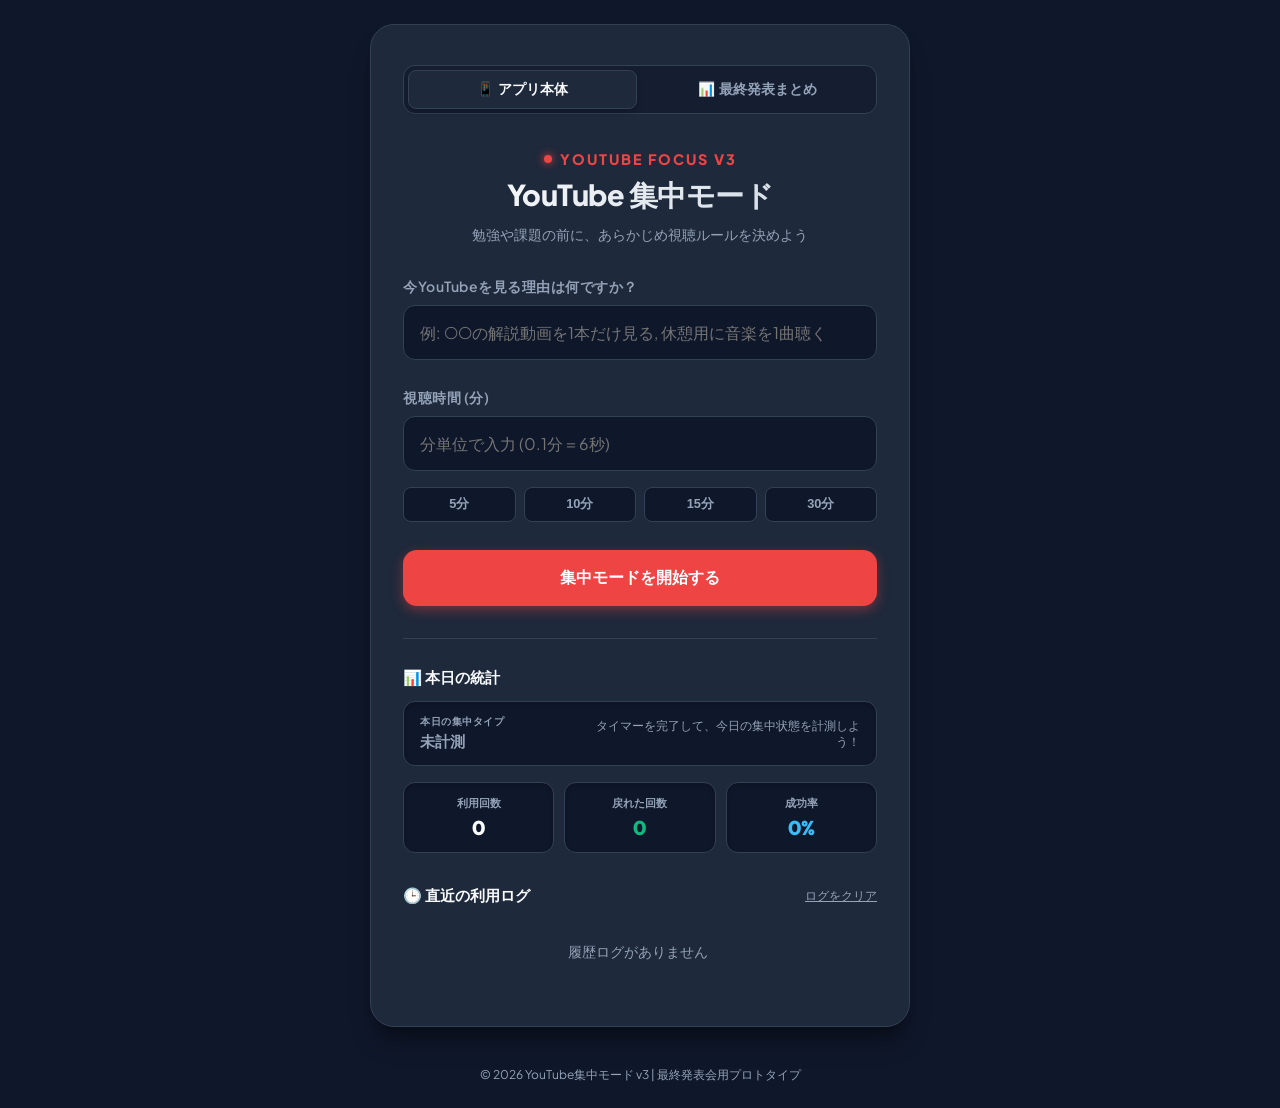
==== lectures/lecture7/youtube-focus/index.html @ 9389c857 "feat(lecture7): YouTube集中モードv3の実装と発表資料READMEの作成" ====
<!DOCTYPE html>
<html lang="ja">
<head>
    <meta charset="UTF-8">
    <meta name="viewport" content="width=device-width, initial-scale=1.0">
    <title>YouTube集中モード v3 | 最終発表会プロトタイプ</title>
    <!-- Google Fontsの導入: Outfit と Plus Jakarta Sans -->
    <link rel="preconnect" href="https://fonts.googleapis.com">
    <link rel="preconnect" href="https://fonts.gstatic.com" crossorigin>
    <link href="https://fonts.googleapis.com/css2?family=Plus+Jakarta+Sans:wght@400;600;800&family=Outfit:wght@400;700;900&display=swap" rel="stylesheet">
    <style>
        /* デザインシステム・共通変数 */
        :root {
            --bg-color: #0f172a;        /* スレートダークな背景 */
            --card-bg: #1e293b;         /* やや明るいカード背景 */
            --accent-color: #ef4444;    /* YouTubeを連想させるレッド */
            --accent-glow: rgba(239, 68, 68, 0.4);
            --text-primary: #f8fafc;     /* メインテキスト（白） */
            --text-secondary: #94a3b8;   /* サブテキスト（グレー） */
            --success-color: #10b981;    /* グリーン */
            --border-color: #334155;
            --font-sans: 'Plus Jakarta Sans', 'Segoe UI', Roboto, sans-serif;
            --font-timer: 'Outfit', sans-serif;
        }

        * {
            box-sizing: border-box;
            margin: 0;
            padding: 0;
        }

        body {
            background-color: var(--bg-color);
            color: var(--text-primary);
            font-family: var(--font-sans);
            min-height: 100vh;
            display: flex;
            flex-direction: column;
            align-items: center;
            justify-content: center;
            padding: 1.5rem;
            overflow-x: hidden;
        }

        /* アプリ全体のコンテナ */
        .app-container {
            width: 100%;
            max-width: 540px;           /* 540pxに拡張し、表示バランスを維持 */
            background: var(--card-bg);
            border: 1px solid var(--border-color);
            border-radius: 24px;
            padding: 2.5rem 2rem;
            box-shadow: 0 20px 25px -5px rgba(0, 0, 0, 0.3), 0 10px 10px -5px rgba(0, 0, 0, 0.2);
            transition: all 0.5s cubic-bezier(0.4, 0, 0.2, 1);
            position: relative;
        }

        /* アプリヘッダー */
        header {
            text-align: center;
            margin-bottom: 2rem;
        }

        .logo {
            display: inline-flex;
            align-items: center;
            gap: 8px;
            font-size: 0.9rem;
            font-weight: 800;
            text-transform: uppercase;
            letter-spacing: 2px;
            color: var(--accent-color);
            margin-bottom: 0.5rem;
        }

        .logo-dot {
            width: 8px;
            height: 8px;
            background-color: var(--accent-color);
            border-radius: 50%;
            box-shadow: 0 0 8px var(--accent-color);
        }

        h1 {
            font-size: 1.8rem;
            font-weight: 800;
            letter-spacing: -0.5px;
            background: linear-gradient(135deg, #fff 0%, #cbd5e1 100%);
            -webkit-background-clip: text;
            -webkit-text-fill-color: transparent;
        }

        .subtitle {
            font-size: 0.875rem;
            color: var(--text-secondary);
            margin-top: 0.5rem;
        }

        /* タブメニュー */
        .tab-container {
            display: flex;
            gap: 6px;
            margin-bottom: 2rem;
            background: rgba(15, 23, 42, 0.6);
            padding: 4px;
            border-radius: 12px;
            border: 1px solid var(--border-color);
        }

        .tab-btn {
            flex: 1;
            padding: 0.6rem;
            border: 1px solid transparent;
            border-radius: 8px;
            background: transparent;
            color: var(--text-secondary);
            font-size: 0.85rem;
            font-weight: 700;
            cursor: pointer;
            transition: all 0.2s ease;
            display: flex;
            align-items: center;
            justify-content: center;
            gap: 6px;
        }

        .tab-btn:hover {
            color: var(--text-primary);
        }

        .tab-btn.active {
            background-color: var(--card-bg);
            color: var(--text-primary);
            border-color: var(--border-color);
            box-shadow: 0 4px 6px -1px rgba(0, 0, 0, 0.2);
        }

        /* フォームグループ */
        .form-group {
            margin-bottom: 1.75rem;
            display: flex;
            flex-direction: column;
            gap: 0.5rem;
        }

        label {
            font-size: 0.875rem;
            font-weight: 600;
            color: var(--text-secondary);
            letter-spacing: 0.5px;
        }

        input[type="text"],
        input[type="number"] {
            width: 100%;
            background-color: #0f172a;
            border: 1.5px solid var(--border-color);
            border-radius: 12px;
            padding: 1rem;
            color: var(--text-primary);
            font-family: var(--font-sans);
            font-size: 1rem;
            transition: all 0.3s;
        }

        input[type="text"]:focus,
        input[type="number"]:focus {
            outline: none;
            border-color: var(--accent-color);
            box-shadow: 0 0 0 3px var(--accent-glow);
        }

        /* クイック選択時間ボタン */
        .quick-time-presets {
            display: grid;
            grid-template-columns: repeat(4, 1fr);
            gap: 8px;
            margin-top: 0.5rem;
        }

        .preset-btn {
            background-color: #0f172a;
            border: 1px solid var(--border-color);
            border-radius: 8px;
            padding: 0.5rem;
            color: var(--text-secondary);
            font-size: 0.8rem;
            font-weight: 600;
            cursor: pointer;
            transition: all 0.2s;
        }

        .preset-btn:hover {
            color: var(--text-primary);
            border-color: var(--text-secondary);
        }

        .preset-btn.active {
            background-color: var(--accent-color);
            color: #fff;
            border-color: var(--accent-color);
            box-shadow: 0 0 10px var(--accent-glow);
        }

        /* アクションボタン */
        .btn {
            width: 100%;
            background-color: var(--accent-color);
            color: #fff;
            border: none;
            border-radius: 14px;
            padding: 1.1rem;
            font-size: 1rem;
            font-weight: 700;
            cursor: pointer;
            transition: all 0.3s cubic-bezier(0.4, 0, 0.2, 1);
            display: flex;
            align-items: center;
            justify-content: center;
            gap: 8px;
            box-shadow: 0 4px 12px var(--accent-glow);
        }

        .btn:hover {
            transform: translateY(-2px);
            box-shadow: 0 6px 20px var(--accent-glow);
            filter: brightness(1.1);
        }

        .btn:active {
            transform: translateY(0);
        }

        .btn-secondary {
            background-color: transparent;
            border: 1.5px solid var(--border-color);
            color: var(--text-secondary);
            box-shadow: none;
        }

        .btn-secondary:hover {
            background-color: rgba(255, 255, 255, 0.05);
            border-color: var(--text-secondary);
            color: var(--text-primary);
            box-shadow: none;
        }

        /* カウントダウン表示画面 (初期非表示) */
        .timer-screen {
            display: none;
            text-align: center;
            animation: fadeIn 0.4s ease-out forwards;
        }

        .timer-reason-box {
            background-color: #0f172a;
            border-left: 4px solid var(--accent-color);
            padding: 1rem;
            border-radius: 8px;
            text-align: left;
            margin-bottom: 2rem;
        }

        .timer-reason-label {
            font-size: 0.75rem;
            color: var(--text-secondary);
            text-transform: uppercase;
            letter-spacing: 1px;
            margin-bottom: 4px;
        }

        .timer-reason-text {
            font-size: 1rem;
            font-weight: 600;
            color: var(--text-primary);
            word-break: break-all;
        }

        /* タイマーの数値 */
        .timer-display {
            font-family: var(--font-timer);
            font-size: 5.5rem;
            font-weight: 900;
            line-height: 1;
            margin: 2rem 0;
            letter-spacing: -2px;
            background: linear-gradient(180deg, #ffffff 0%, #cbd5e1 100%);
            -webkit-background-clip: text;
            -webkit-text-fill-color: transparent;
            text-shadow: 0 4px 20px rgba(255, 255, 255, 0.05);
        }

        /* タイマーコントロール */
        .control-buttons {
            display: flex;
            gap: 12px;
            margin-top: 2rem;
        }

        /* 終了（Time's up）画面 */
        .finish-screen {
            display: none;
            text-align: center;
            animation: pulse-alert 2s infinite ease-in-out, fadeIn 0.5s ease-out forwards;
        }

        .finish-icon {
            font-size: 4rem;
            margin-bottom: 1rem;
            display: inline-block;
            animation: bounce 1s infinite alternate;
        }

        .finish-title {
            font-size: 2rem;
            font-weight: 800;
            color: var(--accent-color);
            margin-bottom: 1rem;
            text-shadow: 0 0 10px var(--accent-glow);
        }

        .finish-message {
            color: var(--text-secondary);
            font-size: 1rem;
            line-height: 1.6;
            margin-bottom: 2rem;
        }

        .reason-review {
            background: rgba(239, 68, 68, 0.1);
            border: 1px dashed var(--accent-color);
            border-radius: 12px;
            padding: 1rem;
            margin-bottom: 2rem;
            text-align: center;
        }

        .reason-review p {
            font-size: 0.9rem;
            color: var(--text-secondary);
            margin-bottom: 4px;
        }

        .reason-review strong {
            font-size: 1.1rem;
            color: var(--text-primary);
            word-break: break-all;
        }

        /* 振り返りフィードバックエリア */
        .feedback-box {
            background: rgba(255, 255, 255, 0.02);
            border: 1px solid var(--border-color);
            border-radius: 16px;
            padding: 1.5rem;
            margin-bottom: 2rem;
        }

        .feedback-buttons {
            display: flex;
            gap: 12px;
        }

        /* 統計 & ログスタイル */
        .logs-section {
            margin-top: 2rem;
            border-top: 1px solid var(--border-color);
            padding-top: 1.75rem;
        }

        .stats-grid {
            display: grid;
            grid-template-columns: repeat(3, 1fr);
            gap: 10px;
            margin-bottom: 1rem;
        }

        .stat-card {
            background-color: #0f172a;
            border: 1px solid var(--border-color);
            border-radius: 12px;
            padding: 0.75rem;
            text-align: center;
            box-shadow: inset 0 2px 4px rgba(0, 0, 0, 0.2);
        }

        .stat-label {
            font-size: 0.7rem;
            color: var(--text-secondary);
            font-weight: 600;
        }

        .stat-val {
            font-size: 1.25rem;
            font-weight: 800;
            color: var(--text-primary);
            margin-top: 4px;
            font-family: var(--font-timer);
        }

        .log-item {
            background-color: #0f172a;
            border: 1px solid var(--border-color);
            border-radius: 12px;
            padding: 0.75rem 1rem;
            display: flex;
            justify-content: space-between;
            align-items: center;
            margin-bottom: 8px;
            transition: border-color 0.2s, background-color 0.2s;
        }

        .log-item:hover {
            border-color: #475569;
            background-color: #131d35;
        }

        .log-info {
            display: flex;
            flex-direction: column;
            gap: 4px;
            min-width: 0;
            flex-grow: 1;
            padding-right: 12px;
        }

        .log-meta {
            display: flex;
            align-items: center;
            gap: 8px;
        }

        .log-date {
            font-size: 0.7rem;
            color: var(--text-secondary);
            font-family: var(--font-timer);
        }

        .log-duration {
            font-size: 0.75rem;
            font-weight: 700;
            color: #38bdf8;
            background: rgba(56, 189, 248, 0.1);
            padding: 1px 6px;
            border-radius: 4px;
            font-family: var(--font-timer);
        }

        .log-reason {
            font-size: 0.85rem;
            color: var(--text-primary);
            overflow: hidden;
            text-overflow: ellipsis;
            white-space: nowrap;
        }

        .log-ai-advice {
            font-size: 0.72rem;
            color: #38bdf8;
            margin-top: 4px;
            border-top: 1px dashed rgba(255, 255, 255, 0.05);
            padding-top: 4px;
            display: flex;
            align-items: center;
            gap: 4px;
        }

        .log-action {
            display: flex;
            align-items: center;
            gap: 12px;
            flex-shrink: 0;
        }

        .delete-single-btn {
            background: transparent;
            border: none;
            color: var(--text-secondary);
            font-size: 1.25rem;
            cursor: pointer;
            display: flex;
            align-items: center;
            justify-content: center;
            width: 24px;
            height: 24px;
            border-radius: 50%;
            transition: all 0.2s;
            line-height: 1;
        }

        .delete-single-btn:hover {
            background-color: rgba(239, 68, 68, 0.15);
            color: var(--accent-color);
        }

        #logsList {
            max-height: 240px;
            overflow-y: auto;
            padding-right: 4px;
        }

        /* スクロールバーのカスタマイズ */
        #logsList::-webkit-scrollbar {
            width: 6px;
        }
        #logsList::-webkit-scrollbar-track {
            background: #0f172a;
            border-radius: 4px;
        }
        #logsList::-webkit-scrollbar-thumb {
            background: var(--border-color);
            border-radius: 4px;
        }
        #logsList::-webkit-scrollbar-thumb:hover {
            background: var(--text-secondary);
        }

        /* 発表用まとめスライドセクションのスタイル */
        .presentation-container {
            animation: fadeIn 0.4s ease-out forwards;
        }

        .pres-card {
            background: rgba(255, 255, 255, 0.02);
            border: 1px solid var(--border-color);
            border-radius: 16px;
            padding: 1.5rem;
            margin-bottom: 1.5rem;
        }

        .pres-title {
            font-size: 1.1rem;
            font-weight: 800;
            color: #38bdf8;
            margin-bottom: 1rem;
            display: flex;
            align-items: center;
            gap: 8px;
            border-bottom: 1.5px solid var(--border-color);
            padding-bottom: 0.5rem;
        }

        .pres-list {
            list-style: none;
            display: flex;
            flex-direction: column;
            gap: 10px;
        }

        .pres-list li {
            font-size: 0.85rem;
            line-height: 1.5;
            color: var(--text-primary);
            position: relative;
            padding-left: 20px;
        }

        .pres-list li::before {
            content: "✦";
            position: absolute;
            left: 0;
            color: var(--accent-color);
            font-weight: 900;
        }

        /* フッター */
        footer {
            margin-top: 2.5rem;
            text-align: center;
            font-size: 0.75rem;
            color: var(--text-secondary);
        }

        footer a {
            color: var(--text-secondary);
            text-decoration: underline;
            transition: color 0.2s;
        }

        footer a:hover {
            color: var(--text-primary);
        }

        /* アニメーション定義 */
        @keyframes fadeIn {
            from { opacity: 0; transform: translateY(10px); }
            to { opacity: 1; transform: translateY(0); }
        }

        @keyframes bounce {
            from { transform: translateY(0); }
            to { transform: translateY(-10px); }
        }

        @keyframes pulse-alert {
            0%, 100% { box-shadow: 0 20px 25px -5px rgba(0, 0, 0, 0.3), 0 0 0 0 rgba(239, 68, 68, 0.2); }
            50% { box-shadow: 0 20px 25px -5px rgba(0, 0, 0, 0.3), 0 0 25px 5px rgba(239, 68, 68, 0.3); border-color: rgba(239, 68, 68, 0.5); }
        }

        .danger-timer {
            animation: text-danger 1s infinite alternate;
        }

        @keyframes text-danger {
            from { filter: drop-shadow(0 0 2px rgba(239, 68, 68, 0.2)); }
            to { filter: drop-shadow(0 0 12px rgba(239, 68, 68, 0.8)); color: #ff8a8a; }
        }
    </style>
</head>
<body>

    <div class="app-container" id="appCard">
        
        <!-- 上部ナビゲーションタブ (タイマー稼働中以外に表示) -->
        <div class="tab-container" id="navigationTabs">
            <button class="tab-btn active" id="tabAppBtn" onclick="switchTab('app')">
                📱 アプリ本体
            </button>
            <button class="tab-btn" id="tabPresBtn" onclick="switchTab('presentation')">
                📊 最終発表まとめ
            </button>
        </div>

        <!-- ========================================================
             A. アプリ画面
             ======================================================== -->
        <div id="appView">
            
            <!-- 1. 入力設定画面 -->
            <div id="setupScreen">
                <header>
                    <div class="logo">
                        <span class="logo-dot"></span>
                        YouTube Focus v3
                    </div>
                    <h1>YouTube 集中モード</h1>
                    <p class="subtitle">勉強や課題の前に、あらかじめ視聴ルールを決めよう</p>
                </header>

                <!-- 🤖 AIふりかえりフィードバックエリア (直近タイマー終了後に表示) -->
                <div id="aiFeedbackBox" style="display: none; background: linear-gradient(135deg, rgba(56, 189, 248, 0.08) 0%, rgba(16, 185, 129, 0.08) 100%); border: 1.5px solid var(--border-color); border-radius: 16px; padding: 1.25rem; margin-bottom: 2rem; animation: fadeIn 0.4s ease-out forwards;">
                    <div style="display: flex; align-items: center; justify-content: space-between; margin-bottom: 0.6rem;">
                        <div style="display: flex; align-items: center; gap: 8px;">
                            <span style="font-size: 1.25rem;">🤖</span>
                            <h3 style="font-size: 0.9rem; font-weight: 800; color: #38bdf8;">AIアドバイザーの振り返り</h3>
                        </div>
                        <button onclick="closeAiFeedback()" style="background: transparent; border: none; color: var(--text-secondary); cursor: pointer; font-size: 1rem; line-height: 1;">×</button>
                    </div>
                    <p id="aiFeedbackText" style="font-size: 0.82rem; line-height: 1.6; color: var(--text-primary);">---</p>
                </div>

                <form id="focusForm" onsubmit="startFocusTimer(event)">
                    <!-- 理由入力 -->
                    <div class="form-group">
                        <label for="watchReason">今YouTubeを見る理由は何ですか？</label>
                        <input type="text" id="watchReason" placeholder="例: ○○の解説動画を1本だけ見る, 休憩用に音楽を1曲聴く" required autocomplete="off">
                    </div>

                    <!-- 時間設定 -->
                    <div class="form-group">
                        <label for="watchDuration">視聴時間 (分)</label>
                        <input type="number" id="watchDuration" min="0.1" max="180" step="0.1" placeholder="分単位で入力 (0.1分＝6秒)" required>
                        <!-- クイックプリセット -->
                        <div class="quick-time-presets">
                            <button type="button" class="preset-btn" onclick="setPreset(5)">5分</button>
                            <button type="button" class="preset-btn" onclick="setPreset(10)">10分</button>
                            <button type="button" class="preset-btn" onclick="setPreset(15)">15分</button>
                            <button type="button" class="preset-btn" onclick="setPreset(30)">30分</button>
                        </div>
                    </div>

                    <!-- スタートボタン -->
                    <button type="submit" class="btn" style="margin-top: 1rem;">
                        集中モードを開始する
                    </button>
                </form>

                <!-- 📊 統計と 🕒 履歴ログセクション -->
                <div class="logs-section">
                    
                    <!-- 統計パネル -->
                    <div class="stats-container" style="margin-bottom: 2rem;">
                        <h3 style="font-size: 0.95rem; font-weight: 700; color: var(--text-primary); margin-bottom: 0.75rem; display: flex; align-items: center; gap: 8px;">
                            📊 本日の統計
                        </h3>

                        <!-- 診断された集中タイプカード -->
                        <div id="focusTypeCard" style="background-color: #0f172a; border: 1px solid var(--border-color); border-radius: 12px; padding: 0.75rem 1rem; margin-bottom: 1rem; display: flex; align-items: center; justify-content: space-between; box-shadow: inset 0 2px 4px rgba(0, 0, 0, 0.2);">
                            <div>
                                <div style="font-size: 0.65rem; color: var(--text-secondary); font-weight: 600; text-transform: uppercase; letter-spacing: 0.5px;">本日の集中タイプ</div>
                                <div id="focusTypeVal" style="font-size: 0.95rem; font-weight: 800; color: var(--text-primary); margin-top: 2px;">未計測</div>
                            </div>
                            <div id="focusTypeDesc" style="font-size: 0.72rem; color: var(--text-secondary); text-align: right; max-width: 60%; line-height: 1.35;">
                                タイマーを終了して今日のタイプを診断しよう！
                            </div>
                        </div>

                        <div class="stats-grid">
                            <div class="stat-card">
                                <div class="stat-label">利用回数</div>
                                <div id="statTotal" class="stat-val">0</div>
                            </div>
                            <div class="stat-card">
                                <div class="stat-label">戻れた回数</div>
                                <div id="statSuccess" class="stat-val" style="color: var(--success-color);">0</div>
                            </div>
                            <div class="stat-card">
                                <div class="stat-label">成功率</div>
                                <div id="statRate" class="stat-val" style="color: #38bdf8;">0%</div>
                            </div>
                        </div>
                    </div>

                    <!-- 履歴ログ一覧 -->
                    <div class="history-container">
                        <div style="display: flex; justify-content: space-between; align-items: center; margin-bottom: 0.75rem;">
                            <h3 style="font-size: 0.95rem; font-weight: 700; color: var(--text-primary); display: flex; align-items: center; gap: 8px;">
                                🕒 直近の利用ログ
                            </h3>
                            <button id="clearLogsBtn" onclick="clearAllLogs()" style="background: transparent; border: none; color: var(--text-secondary); font-size: 0.75rem; cursor: pointer; text-decoration: underline; transition: color 0.2s;">
                                ログをクリア
                            </button>
                        </div>
                        <div id="logsList">
                            <!-- JavaScriptで動的に生成 -->
                        </div>
                    </div>
                </div>
            </div>

            <!-- 2. タイマー画面 -->
            <div id="timerScreen" class="timer-screen">
                <header>
                    <div class="logo">
                        <span class="logo-dot" style="animation: bounce 1s infinite alternate;"></span>
                        Focusing
                    </div>
                    <h1>タイマー作動中</h1>
                </header>

                <!-- 理由の常時表示（自己抑制効果） -->
                <div class="timer-reason-box">
                    <div class="timer-reason-label">あなたの約束</div>
                    <div class="timer-reason-text" id="activeReason">---</div>
                </div>

                <!-- 時間表示 -->
                <div class="timer-display" id="timeRemaining">00:00</div>

                <!-- 操作ボタン -->
                <div class="control-buttons">
                    <button id="pauseBtn" class="btn btn-secondary" onclick="togglePause()">
                        一時停止
                    </button>
                    <button class="btn btn-secondary" onclick="resetTimer()">
                        あきらめてリセット
                    </button>
                </div>
            </div>

            <!-- 3. タイマー終了画面 -->
            <div id="finishScreen" class="finish-screen">
                <span class="finish-icon">⚠️</span>
                <h2 class="finish-title">そろそろ作業に戻ろう</h2>
                
                <div class="reason-review">
                    <p>当初の視聴理由</p>
                    <strong id="finishedReason">---</strong>
                </div>

                <p class="finish-message">
                    約束の時間になりました。<br>
                    YouTubeのタブを閉じて、本来の作業に戻りましょう！
                </p>

                <!-- 振り返りボタン -->
                <div class="feedback-box">
                    <p style="font-size: 0.95rem; font-weight: 700; margin-bottom: 1rem; color: var(--text-primary);">
                        すぐに作業に戻れましたか？
                    </p>
                    <div class="feedback-buttons">
                        <button class="btn" onclick="logFocusResult(true)" style="background-color: var(--success-color); box-shadow: 0 4px 12px rgba(16, 185, 129, 0.3);">
                            👍 戻れた！ (成功)
                        </button>
                        <button class="btn" onclick="logFocusResult(false)" style="background-color: var(--accent-color); box-shadow: 0 4px 12px rgba(239, 68, 68, 0.3);">
                            👎 戻れなかった (失敗)
                        </button>
                    </div>
                </div>
            </div>
        </div>

        <!-- ========================================================
             B. 最終発表まとめスライド画面
             ======================================================== -->
        <div id="presentationView" class="presentation-container" style="display: none;">
            <header>
                <div class="logo">
                    <span class="logo-dot" style="background-color: #38bdf8; box-shadow: 0 0 8px #38bdf8;"></span>
                    Presentation
                </div>
                <h1>最終発表まとめ</h1>
                <p class="subtitle">YouTube集中モードの設計・進化・未来</p>
            </header>

            <!-- 1. 解決したいバグとターゲット -->
            <div class="pres-card">
                <h3 class="pres-title">🚨 解決したい社会（学生）バグ</h3>
                <ul class="pres-list">
                    <li><strong>バグの内容:</strong> 「勉強や課題をやるつもりだったのに、解説動画を1本見るつもりが、いつの間にかおすすめ動画をループして数時間を浪費するバグ」</li>
                    <li><strong>対象ユーザー:</strong> 課題締切やテスト勉強を控えており、自律的に勉強したいのにスマホやPCのYouTubeの誘惑に勝てない学生</li>
                </ul>
            </div>

            <!-- 2. バージョンごとの進化 -->
            <div class="pres-card">
                <h3 class="pres-title">📈 プロトタイプのステップアップ</h3>
                <ul class="pres-list">
                    <li><strong>v1 (基本タイマー):</strong> 「視聴理由」の宣言とカウントダウンによる警告音。見る目的を意識化させる基礎設計。</li>
                    <li><strong>v2 (ログ保存):</strong> 終了後の「作業に戻れたか？」の振り返り記録。`localStorage` と連携し、今日の成功率や履歴ログを可視化。</li>
                    <li><strong>v3 (AI分析とプレゼン化):</strong> 理由・結果・成功率から最適化された「AI風ふりかえりコメント」の生成、集中状態の「タイプ診断」、および発表資料の統合。</li>
                </ul>
            </div>

            <!-- 3. 今後追加したい機能のロードマップ -->
            <div class="pres-card">
                <h3 class="pres-title">🔮 今後追加したい未来ロードマップ</h3>
                <ul class="pres-list">
                    <li><strong>本物のLLM (Gemini API 等) 連携:</strong> ユーザーとAIが「YouTubeを見すぎた言い訳」について対話し、より柔軟でパーソナライズされた行動変容を促す。</li>
                    <li><strong>ブラウザ拡張機能 (Extension) 連携:</strong> 時間終了時に実際にYouTubeのタブを強制クローズする、物理ブロック機能の実装。</li>
                    <li><strong>友達とのピアプレッシャー共有:</strong> Discordなどのコミュニティに今日の成功率を自動投稿し、友達同士で集中力を監視・高め合う仕組み。</li>
                </ul>
            </div>
        </div>

    </div>

    <footer>
        &copy; 2026 YouTube集中モード v3 | 最終発表会用プロトタイプ
    </footer>

    <script>
        // グローバル変数
        let timerInterval = null;
        let totalSeconds = 0;
        let isPaused = false;
        let audioContext = null;
        let beepInterval = null;

        // タブ切り替え
        function switchTab(tabName) {
            const appView = document.getElementById('appView');
            const presentationView = document.getElementById('presentationView');
            const tabAppBtn = document.getElementById('tabAppBtn');
            const tabPresBtn = document.getElementById('tabPresBtn');
            
            if (tabName === 'app') {
                appView.style.display = 'block';
                presentationView.style.display = 'none';
                tabAppBtn.classList.add('active');
                tabPresBtn.classList.remove('active');
            } else {
                appView.style.display = 'none';
                presentationView.style.display = 'block';
                tabAppBtn.classList.remove('active');
                tabPresBtn.classList.add('active');
            }
        }

        // プリセットボタンの設定
        function setPreset(minutes) {
            document.getElementById('watchDuration').value = minutes;
            
            // アクティブクラスの切り替え
            const presets = document.querySelectorAll('.preset-btn');
            presets.forEach(btn => btn.classList.remove('active'));
            
            // クリックされたボタンをアクティブに
            if (event) {
                event.target.classList.add('active');
            }
        }

        // タイマー開始処理
        function startFocusTimer(e) {
            e.preventDefault();

            const reason = document.getElementById('watchReason').value.trim();
            const minutes = parseFloat(document.getElementById('watchDuration').value);

            if (!reason || isNaN(minutes) || minutes <= 0) return;

            // 表示エレメントに反映
            document.getElementById('activeReason').textContent = reason;
            document.getElementById('finishedReason').textContent = reason;
            
            totalSeconds = Math.round(minutes * 60);
            updateTimerDisplay();

            // 画面切り替え
            document.getElementById('setupScreen').style.display = 'none';
            document.getElementById('timerScreen').style.display = 'block';
            document.getElementById('finishScreen').style.display = 'none';

            // タイマー稼働中はナビゲーションタブを非表示にして集中させる
            document.getElementById('navigationTabs').style.display = 'none';

            // 音声用AudioContextの初期設定
            initAudio();

            // カウントダウン開始
            isPaused = false;
            startInterval();
        }

        // インターバルの開始
        function startInterval() {
            if (timerInterval) clearInterval(timerInterval);
            timerInterval = setInterval(() => {
                if (!isPaused) {
                    totalSeconds--;
                    updateTimerDisplay();

                    if (totalSeconds <= 0) {
                        clearInterval(timerInterval);
                        triggerFinish();
                    }
                }
            }, 1000);
        }

        // タイマー表示の更新
        function updateTimerDisplay() {
            const minutes = Math.floor(totalSeconds / 60);
            const seconds = totalSeconds % 60;
            
            const displayStr = 
                `${String(minutes).padStart(2, '0')}:${String(seconds).padStart(2, '0')}`;
            
            const timerEl = document.getElementById('timeRemaining');
            timerEl.textContent = displayStr;

            // 残り1分(60秒)未満になったら赤く光る警告エフェクトを追加
            if (totalSeconds < 60) {
                timerEl.classList.add('danger-timer');
            } else {
                timerEl.classList.remove('danger-timer');
            }
        }

        // 一時停止・再開のトグル
        function togglePause() {
            isPaused = !isPaused;
            const pauseBtn = document.getElementById('pauseBtn');
            if (isPaused) {
                pauseBtn.textContent = '再開';
                pauseBtn.classList.remove('btn-secondary');
                pauseBtn.style.backgroundColor = 'var(--success-color)';
                pauseBtn.style.color = '#fff';
            } else {
                pauseBtn.textContent = '一時停止';
                pauseBtn.classList.add('btn-secondary');
                pauseBtn.style.backgroundColor = '';
                pauseBtn.style.color = '';
            }
        }

        // 一時非表示用
        function closeAiFeedback() {
            document.getElementById('aiFeedbackBox').style.display = 'none';
        }

        // リセット・初期化
        function resetTimer() {
            clearInterval(timerInterval);
            stopAlarm();
            
            // 状態リセット
            totalSeconds = 0;
            isPaused = false;
            
            // フォームリセット
            document.getElementById('focusForm').reset();
            const presets = document.querySelectorAll('.preset-btn');
            presets.forEach(btn => btn.classList.remove('active'));

            // 一時停止ボタンのテキスト復元
            const pauseBtn = document.getElementById('pauseBtn');
            pauseBtn.textContent = '一時停止';
            pauseBtn.classList.add('btn-secondary');
            pauseBtn.style.backgroundColor = '';
            pauseBtn.style.color = '';

            // タイマー警告色解除
            document.getElementById('timeRemaining').classList.remove('danger-timer');

            // ナビゲーションタブの再表示
            document.getElementById('navigationTabs').style.display = 'flex';

            // 画面切り替え
            document.getElementById('setupScreen').style.display = 'block';
            document.getElementById('timerScreen').style.display = 'none';
            document.getElementById('finishScreen').style.display = 'none';
        }

        // 時間終了時（Time's up）の処理
        function triggerFinish() {
            document.getElementById('timerScreen').style.display = 'none';
            document.getElementById('finishScreen').style.display = 'block';
            
            // アラーム音開始
            playAlarm();
        }

        // Web Audio API の初期化
        function initAudio() {
            try {
                window.AudioContext = window.AudioContext || window.webkitAudioContext;
                audioContext = new AudioContext();
            } catch (e) {
                console.error("Web Audio API に対応していません。");
            }
        }

        // アラーム音の再生
        function playAlarm() {
            if (!audioContext) return;
            
            beepInterval = setInterval(() => {
                playBeepSound();
            }, 1500);
            
            playBeepSound();
        }

        // ビープ音
        function playBeepSound() {
            if (!audioContext || audioContext.state === 'suspended') {
                audioContext.resume();
            }

            try {
                const osc1 = audioContext.createOscillator();
                const gain1 = audioContext.createGain();
                osc1.type = 'sine';
                osc1.frequency.setValueAtTime(880, audioContext.currentTime);
                gain1.gain.setValueAtTime(0.1, audioContext.currentTime);
                gain1.gain.exponentialRampToValueAtTime(0.01, audioContext.currentTime + 0.15);
                osc1.connect(gain1);
                gain1.connect(audioContext.destination);
                osc1.start();
                osc1.stop(audioContext.currentTime + 0.15);

                setTimeout(() => {
                    const osc2 = audioContext.createOscillator();
                    const gain2 = audioContext.createGain();
                    osc2.type = 'sine';
                    osc2.frequency.setValueAtTime(880, audioContext.currentTime);
                    gain2.gain.setValueAtTime(0.1, audioContext.currentTime);
                    gain2.gain.exponentialRampToValueAtTime(0.01, audioContext.currentTime + 0.15);
                    osc2.connect(gain2);
                    gain2.connect(audioContext.destination);
                    osc2.start();
                    osc2.stop(audioContext.currentTime + 0.15);
                }, 180);

            } catch (error) {
                console.error("オーディオ再生エラー:", error);
            }
        }

        // アラーム音の停止
        function stopAlarm() {
            if (beepInterval) {
                clearInterval(beepInterval);
                beepInterval = null;
            }
        }

        /* ==========================================================
           v3 AIふりかえり・診断・ログロジック
           ========================================================== */

        // AI風コメントの生成ロジック (ルールベースでパラメータによる動的変更)
        function generateAIComment(reason, duration, success, todayRate) {
            const lowerReason = reason.toLowerCase();
            const isStudy = /勉強|学習|解説|講座|授業|テスト|本|読書|英単語|プログラミング|コード|実装|課題|宿題|レポート/i.test(lowerReason);
            const isEntertainment = /アニメ|ゲーム|実況|バラエティ|映画|ドラマ|音楽|bgm|曲|歌|歌枠|vtuber|雑談|ダラダラ|暇つぶし/i.test(lowerReason);

            let text = "";

            if (success) {
                if (isStudy) {
                    text = `素晴らしい！学習用の動画をサッと視聴してすぐに勉強に戻れましたね。その自己管理能力は本物です。今日の調子なら、この後の課題もサクサク進むはず！`;
                } else if (isEntertainment) {
                    text = `見事なセルフコントロールです！お気に入りのエンタメ動画でしっかりリフレッシュし、時間通りに作業に戻れました。メリハリのある素晴らしい時間の使い方です。`;
                } else {
                    text = `約束を守って無事作業に戻れましたね！その調子です。少しの休憩が脳を活性化させます。この高い集中力を維持して、作業に取り組みましょう！`;
                }

                if (todayRate >= 80) {
                    text += ` 今日は成功率 ${todayRate}% と絶好調！「超集中状態」をしっかり維持できています。`;
                }
            } else {
                if (isStudy) {
                    text = `勉強のための視聴でしたが、少し長引いてしまったようですね。動画に関連する他の動画に誘惑されていませんか？次回は「1動画だけ」と決めて画面を全画面にするなど、関連動画を遮断するのがおすすめです。`;
                } else if (isEntertainment) {
                    text = `エンタメ動画の魅力に引きずられてしまいましたね。YouTubeのアルゴリズムは強力です！次は「視聴時間を5分短くする」か、タイマーを「0.1分（6秒）」にして自制心のトレーニングから始めてみましょう。`;
                } else {
                    text = `ついついダラダラ見続けてしまったのですね。自分を責める必要はありません！YouTubeは引き止めるプロです。次はブラウザの別タブでタイマーを開くのではなく、YouTubeを見るタブの隣に並べておきましょう。`;
                }

                if (todayRate < 50 && todayRate > 0) {
                    text += ` 今日の成功率が ${todayRate}% と少し下がり気味です。脳が疲れているサインかもしれないので、思い切って15分ほど目を休めるなど、デジタルデトックスの休憩を取りましょう。`;
                }
            }
            return text;
        }

        // 各ログ項目に埋め込む簡易AIアドバイス
        function getShortAIAdvice(reason, success) {
            const lowerReason = reason.toLowerCase();
            const isStudy = /勉強|学習|解説|講座|授業|テスト|本|読書|英単語|プログラミング|コード|実装|課題|宿題|レポート/i.test(lowerReason);

            if (success) {
                return isStudy ? "🎯 学習用のスマートな視聴！素晴らしいです。" : "👌 メリハリのあるリフレッシュ大成功！";
            } else {
                return isStudy ? "⚠️ 勉強動画でも関連動画の誘惑に注意！" : "🛑 おすすめ動画が出たらすぐにタブを閉じよう！";
            }
        }

        // 本日の集中状態からタイプを診断する
        function diagnoseFocusType(todayLogs) {
            if (todayLogs.length === 0) {
                return {
                    type: "未計測",
                    desc: "タイマーを完了して、今日の集中状態を計測しよう！",
                    color: "var(--text-secondary)"
                };
            }

            const total = todayLogs.length;
            const successCount = todayLogs.filter(log => log.success).length;
            const rate = Math.round((successCount / total) * 100);

            if (total >= 3 && rate >= 80) {
                return {
                    type: "🚀 超集中キープ型",
                    desc: "YouTubeの誘惑を完全にコントロールできています。素晴らしい自律性です！",
                    color: "var(--success-color)"
                };
            } else if (total <= 2 && rate === 100) {
                return {
                    type: "✨ 安定スタート型",
                    desc: "必要な分だけYouTubeを利用し、完璧に作業に戻れています。計画的！",
                    color: "#38bdf8"
                };
            } else if (rate >= 50 && rate < 80) {
                return {
                    type: "🔄 リカバリー挑戦型",
                    desc: "誘惑に負けることもありますが、持ち直して戻れています。あと一歩！",
                    color: "#fbbf24"
                };
            } else {
                return {
                    type: "⚠️ 脱線注意型",
                    desc: "動画のダラダラ視聴が続いています。視聴時間を短くして練習しましょう！",
                    color: "var(--accent-color)"
                };
            }
        }

        // 結果の記録とAIアドバイスの表示
        function logFocusResult(success) {
            const reason = document.getElementById('finishedReason').textContent;
            const duration = parseFloat(document.getElementById('watchDuration').value);
            
            const logEntry = {
                id: Date.now().toString(),
                timestamp: new Date().toISOString(),
                reason: reason,
                duration: duration,
                success: success
            };

            let logs = [];
            try {
                const storedLogs = localStorage.getItem('youtube_focus_logs');
                if (storedLogs) {
                    logs = JSON.parse(storedLogs);
                }
            } catch (e) {
                console.error(e);
            }

            logs.push(logEntry);

            try {
                localStorage.setItem('youtube_focus_logs', JSON.stringify(logs));
            } catch (e) {
                console.error(e);
            }

            // 本日の統計を元にAIコメントを作成
            const now = new Date();
            const todayStr = `${now.getFullYear()}-${String(now.getMonth() + 1).padStart(2, '0')}-${String(now.getDate()).padStart(2, '0')}`;
            const todayLogs = logs.filter(log => {
                if (!log.timestamp) return false;
                const d = new Date(log.timestamp);
                const dStr = `${d.getFullYear()}-${String(d.getMonth() + 1).padStart(2, '0')}-${String(d.getDate()).padStart(2, '0')}`;
                return dStr === todayStr;
            });
            const total = todayLogs.length;
            const successCount = todayLogs.filter(log => log.success).length;
            const rate = total > 0 ? Math.round((successCount / total) * 100) : 0;

            // AIフィードバックを表示
            const aiComment = generateAIComment(reason, duration, success, rate);
            document.getElementById('aiFeedbackText').textContent = aiComment;
            document.getElementById('aiFeedbackBox').style.display = 'block';

            // UI更新
            updateStatistics();
            renderLogs();

            // リセット
            resetTimer();
        }

        // 統計情報の更新
        function updateStatistics() {
            let logs = [];
            try {
                const storedLogs = localStorage.getItem('youtube_focus_logs');
                if (storedLogs) {
                    logs = JSON.parse(storedLogs);
                }
            } catch (e) {
                console.error(e);
            }

            const now = new Date();
            const todayStr = `${now.getFullYear()}-${String(now.getMonth() + 1).padStart(2, '0')}-${String(now.getDate()).padStart(2, '0')}`;

            const todayLogs = logs.filter(log => {
                if (!log.timestamp) return false;
                const d = new Date(log.timestamp);
                const dStr = `${d.getFullYear()}-${String(d.getMonth() + 1).padStart(2, '0')}-${String(d.getDate()).padStart(2, '0')}`;
                return dStr === todayStr;
            });

            const total = todayLogs.length;
            const success = todayLogs.filter(log => log.success).length;
            const rate = total > 0 ? Math.round((success / total) * 100) : 0;

            // 統計パネルの更新
            document.getElementById('statTotal').textContent = total;
            document.getElementById('statSuccess').textContent = success;
            document.getElementById('statRate').textContent = `${rate}%`;

            // タイプ診断の更新
            const diagnosis = diagnoseFocusType(todayLogs);
            const focusTypeVal = document.getElementById('focusTypeVal');
            focusTypeVal.textContent = diagnosis.type;
            focusTypeVal.style.color = diagnosis.color;
            document.getElementById('focusTypeDesc').textContent = diagnosis.desc;
        }

        // 履歴ログの表示更新
        function renderLogs() {
            let logs = [];
            try {
                const storedLogs = localStorage.getItem('youtube_focus_logs');
                if (storedLogs) {
                    logs = JSON.parse(storedLogs);
                }
            } catch (e) {
                console.error(e);
            }

            const logsListEl = document.getElementById('logsList');
            logsListEl.innerHTML = '';

            if (logs.length === 0) {
                logsListEl.innerHTML = `<p style="font-size: 0.85rem; color: var(--text-secondary); text-align: center; padding: 1.5rem 0;">履歴ログがありません</p>`;
                return;
            }

            const displayLogs = [...logs].reverse().slice(0, 10);

            displayLogs.forEach(log => {
                const logItem = document.createElement('div');
                logItem.className = 'log-item';

                let dateStr = '不明';
                if (log.timestamp) {
                    const d = new Date(log.timestamp);
                    dateStr = `${String(d.getMonth() + 1).padStart(2, '0')}/${String(d.getDate()).padStart(2, '0')} ${String(d.getHours()).padStart(2, '0')}:${String(d.getMinutes()).padStart(2, '0')}`;
                }

                const resultBadgeText = log.success ? '戻れた' : '戻れず';
                const badgeStyle = log.success
                    ? 'background-color: rgba(16, 185, 129, 0.15); color: var(--success-color); border: 1px solid rgba(16, 185, 129, 0.3);'
                    : 'background-color: rgba(239, 68, 68, 0.15); color: var(--accent-color); border: 1px solid rgba(239, 68, 68, 0.3);';

                logItem.innerHTML = `
                    <div class="log-info">
                        <div class="log-meta">
                            <span class="log-date">${dateStr}</span>
                            <span class="log-duration">${log.duration}分</span>
                        </div>
                        <div class="log-reason" title="${escapeHtml(log.reason)}">理由: ${escapeHtml(log.reason)}</div>
                        <div class="log-ai-advice">
                            <span>🤖</span>
                            <span style="font-style: italic;">${getShortAIAdvice(log.reason, log.success)}</span>
                        </div>
                    </div>
                    <div class="log-action">
                        <span style="font-size: 0.7rem; font-weight: 700; padding: 3px 8px; border-radius: 6px; ${badgeStyle}">${resultBadgeText}</span>
                        <button class="delete-single-btn" onclick="deleteSingleLog('${log.id}')" title="このログを削除">×</button>
                    </div>
                `;
                logsListEl.appendChild(logItem);
            });
        }

        // 個別ログ削除
        function deleteSingleLog(id) {
            if (!confirm('このログを削除してもよろしいですか？')) return;

            let logs = [];
            try {
                const storedLogs = localStorage.getItem('youtube_focus_logs');
                if (storedLogs) {
                    logs = JSON.parse(storedLogs);
                }
            } catch (e) {
                console.error(e);
            }

            const filteredLogs = logs.filter(log => log.id !== id);

            try {
                localStorage.setItem('youtube_focus_logs', JSON.stringify(filteredLogs));
            } catch (e) {
                console.error(e);
            }

            updateStatistics();
            renderLogs();
        }

        // すべてのログをクリア
        function clearAllLogs() {
            if (!confirm('すべてのログを削除してもよろしいですか？\nこの操作は取り消せません。')) return;

            try {
                localStorage.removeItem('youtube_focus_logs');
            } catch (e) {
                console.error(e);
            }

            // AIフィードバック表示も閉じる
            closeAiFeedback();

            updateStatistics();
            renderLogs();
        }

        // HTMLエスケープ
        function escapeHtml(str) {
            if (!str) return '';
            return str
                .replace(/&/g, '&amp;')
                .replace(/</g, '&lt;')
                .replace(/>/g, '&gt;')
                .replace(/"/g, '&quot;')
                .replace(/'/g, '&#039;');
        }

        // ページロード時の初期設定
        window.addEventListener('DOMContentLoaded', () => {
            updateStatistics();
            renderLogs();
        });
    </script>
</body>
</html>
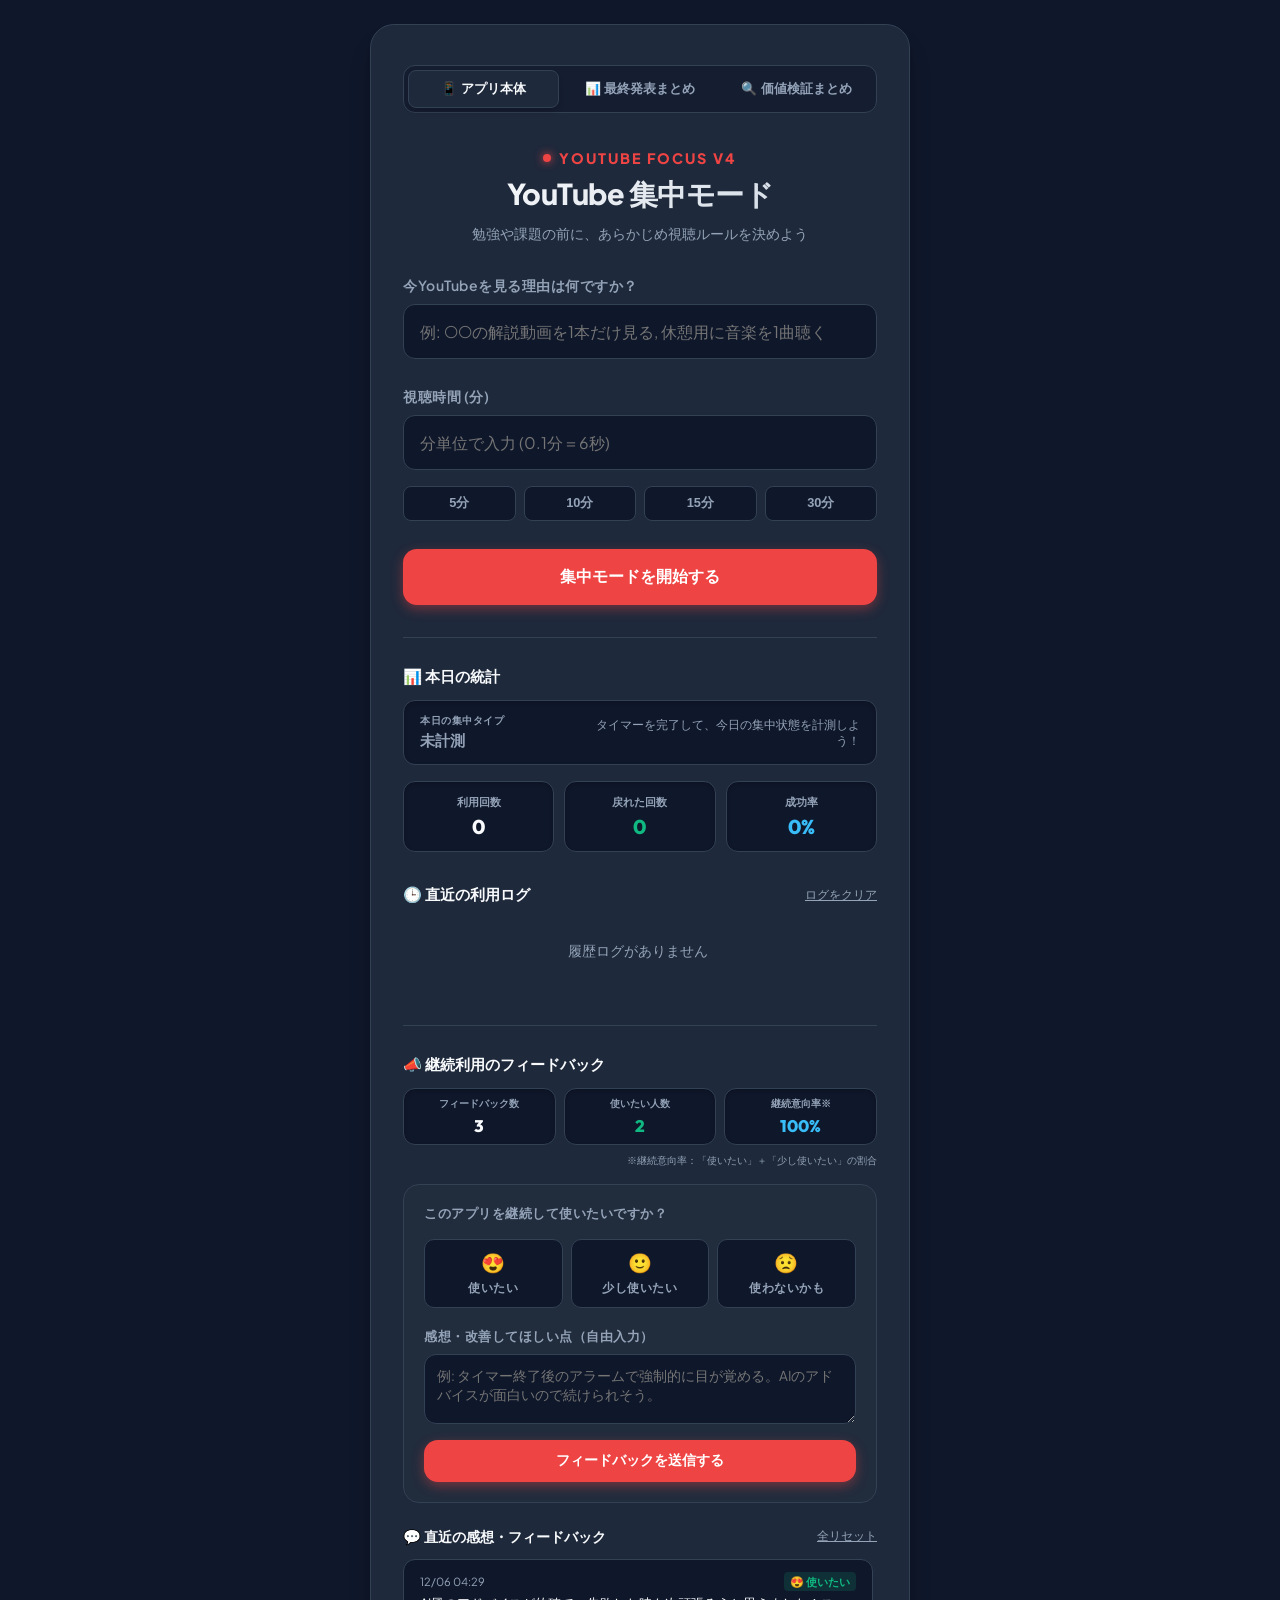
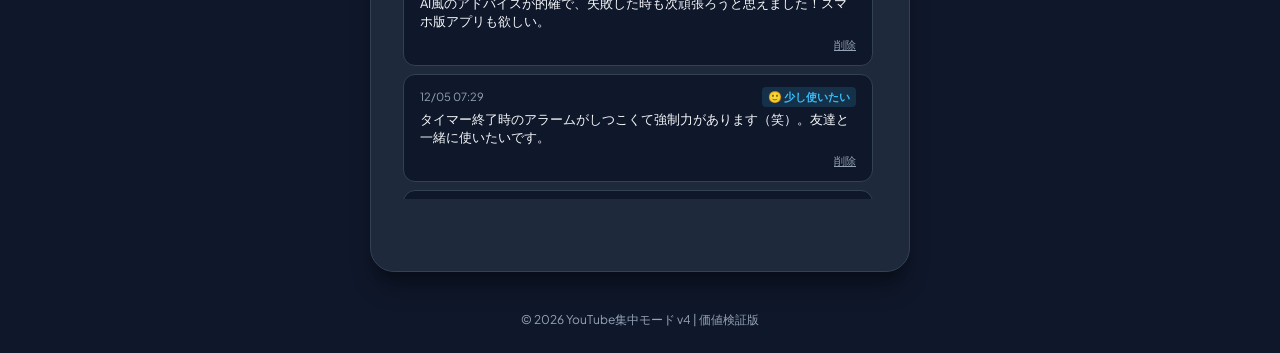
==== commit 18c2a70c: "feat: Vercel\u516c\u958b\u7528\u306blecture7\u3092v4(\u4fa1\u5024\u691c\u8a3c\u7248)\u306e\u5185\u5b" ====
--- a/lectures/lecture7/youtube-focus/index.html
+++ b/lectures/lecture7/youtube-focus/index.html
@@ -3,7 +3,7 @@
 <head>
     <meta charset="UTF-8">
     <meta name="viewport" content="width=device-width, initial-scale=1.0">
-    <title>YouTube集中モード v3 | 最終発表会プロトタイプ</title>
+    <title>YouTube集中モード v4 | 価値検証版</title>
     <!-- Google Fontsの導入: Outfit と Plus Jakarta Sans -->
     <link rel="preconnect" href="https://fonts.googleapis.com">
     <link rel="preconnect" href="https://fonts.gstatic.com" crossorigin>
@@ -109,19 +109,19 @@
 
         .tab-btn {
             flex: 1;
-            padding: 0.6rem;
+            padding: 0.6rem 0.2rem;
             border: 1px solid transparent;
             border-radius: 8px;
             background: transparent;
             color: var(--text-secondary);
-            font-size: 0.85rem;
+            font-size: 0.8rem;
             font-weight: 700;
             cursor: pointer;
             transition: all 0.2s ease;
             display: flex;
             align-items: center;
             justify-content: center;
-            gap: 6px;
+            gap: 4px;
         }
 
         .tab-btn:hover {
@@ -354,11 +354,69 @@
             border-radius: 16px;
             padding: 1.5rem;
             margin-bottom: 2rem;
+            transition: all 0.3s;
         }
 
         .feedback-buttons {
             display: flex;
             gap: 12px;
+        }
+
+        /* オシャレなフィードバック選択ボタン */
+        .feedback-options {
+            display: grid;
+            grid-template-columns: repeat(3, 1fr);
+            gap: 8px;
+            margin-top: 0.5rem;
+        }
+
+        .option-label {
+            display: block;
+            cursor: pointer;
+            text-align: center;
+        }
+
+        .option-label input[type="radio"] {
+            display: none;
+        }
+
+        .opt-btn {
+            padding: 0.6rem 0.2rem;
+            border: 1.5px solid var(--border-color);
+            border-radius: 10px;
+            font-size: 0.78rem;
+            font-weight: 700;
+            color: var(--text-secondary);
+            background-color: #0f172a;
+            transition: all 0.2s;
+            display: flex;
+            flex-direction: column;
+            align-items: center;
+            gap: 4px;
+        }
+
+        .opt-btn:hover {
+            border-color: var(--text-secondary);
+            color: var(--text-primary);
+        }
+
+        .option-label input[type="radio"]:checked + .opt-btn {
+            border-color: #38bdf8;
+            background-color: rgba(56, 189, 248, 0.1);
+            color: var(--text-primary);
+            box-shadow: 0 0 8px rgba(56, 189, 248, 0.2);
+        }
+
+        .option-label input[type="radio"][value="want"]:checked + .opt-btn {
+            border-color: var(--success-color);
+            background-color: rgba(16, 185, 129, 0.1);
+            box-shadow: 0 0 8px rgba(16, 185, 129, 0.2);
+        }
+
+        .option-label input[type="radio"][value="not_really"]:checked + .opt-btn {
+            border-color: var(--accent-color);
+            background-color: rgba(239, 68, 68, 0.1);
+            box-shadow: 0 0 8px rgba(239, 68, 68, 0.2);
         }
 
         /* 統計 & ログスタイル */
@@ -493,30 +551,31 @@
             color: var(--accent-color);
         }
 
-        #logsList {
+        #logsList, #feedbackList {
             max-height: 240px;
             overflow-y: auto;
             padding-right: 4px;
         }
 
         /* スクロールバーのカスタマイズ */
-        #logsList::-webkit-scrollbar {
+        #logsList::-webkit-scrollbar, #feedbackList::-webkit-scrollbar {
             width: 6px;
         }
-        #logsList::-webkit-scrollbar-track {
+        #logsList::-webkit-scrollbar-track, #feedbackList::-webkit-scrollbar-track {
             background: #0f172a;
             border-radius: 4px;
         }
-        #logsList::-webkit-scrollbar-thumb {
+        #logsList::-webkit-scrollbar-thumb, #feedbackList::-webkit-scrollbar-thumb {
             background: var(--border-color);
             border-radius: 4px;
         }
-        #logsList::-webkit-scrollbar-thumb:hover {
+        #logsList::-webkit-scrollbar-thumb:hover, #feedbackList::-webkit-scrollbar-thumb:hover {
             background: var(--text-secondary);
         }
 
         /* 発表用まとめスライドセクションのスタイル */
         .presentation-container {
+            display: none;
             animation: fadeIn 0.4s ease-out forwards;
         }
 
@@ -605,6 +664,48 @@
             from { filter: drop-shadow(0 0 2px rgba(239, 68, 68, 0.2)); }
             to { filter: drop-shadow(0 0 12px rgba(239, 68, 68, 0.8)); color: #ff8a8a; }
         }
+
+        /* 感想吹き出し表示 */
+        .comment-bubble {
+            background-color: #0f172a;
+            border: 1px solid var(--border-color);
+            border-radius: 12px;
+            padding: 0.75rem 1rem;
+            margin-bottom: 8px;
+            font-size: 0.82rem;
+            line-height: 1.4;
+        }
+        
+        .comment-bubble-meta {
+            display: flex;
+            justify-content: space-between;
+            align-items: center;
+            margin-bottom: 4px;
+            font-size: 0.7rem;
+            color: var(--text-secondary);
+        }
+
+        .rating-badge {
+            font-weight: 700;
+            padding: 2px 6px;
+            border-radius: 4px;
+            font-size: 0.7rem;
+        }
+
+        .rating-want {
+            background-color: rgba(16, 185, 129, 0.15);
+            color: var(--success-color);
+        }
+
+        .rating-somewhat {
+            background-color: rgba(56, 189, 248, 0.15);
+            color: #38bdf8;
+        }
+
+        .rating-not_really {
+            background-color: rgba(239, 68, 68, 0.15);
+            color: var(--accent-color);
+        }
     </style>
 </head>
 <body>
@@ -619,6 +720,9 @@
             <button class="tab-btn" id="tabPresBtn" onclick="switchTab('presentation')">
                 📊 最終発表まとめ
             </button>
+            <button class="tab-btn" id="tabValBtn" onclick="switchTab('validation')">
+                🔍 価値検証まとめ
+            </button>
         </div>
 
         <!-- ========================================================
@@ -629,9 +733,9 @@
             <!-- 1. 入力設定画面 -->
             <div id="setupScreen">
                 <header>
-                    <div class="logo">
+                     <div class="logo">
                         <span class="logo-dot"></span>
-                        YouTube Focus v3
+                        YouTube Focus v4
                     </div>
                     <h1>YouTube 集中モード</h1>
                     <p class="subtitle">勉強や課題の前に、あらかじめ視聴ルールを決めよう</p>
@@ -712,7 +816,7 @@
                     </div>
 
                     <!-- 履歴ログ一覧 -->
-                    <div class="history-container">
+                    <div class="history-container" style="margin-bottom: 2.5rem;">
                         <div style="display: flex; justify-content: space-between; align-items: center; margin-bottom: 0.75rem;">
                             <h3 style="font-size: 0.95rem; font-weight: 700; color: var(--text-primary); display: flex; align-items: center; gap: 8px;">
                                 🕒 直近の利用ログ
@@ -725,6 +829,82 @@
                             <!-- JavaScriptで動的に生成 -->
                         </div>
                     </div>
+
+                    <!-- 📣 継続意向フィードバック入力（常時表示用） -->
+                    <div class="feedback-input-container" style="border-top: 1px solid var(--border-color); padding-top: 1.75rem; margin-bottom: 2rem;">
+                        <h3 style="font-size: 0.95rem; font-weight: 700; color: var(--text-primary); margin-bottom: 0.75rem; display: flex; align-items: center; gap: 8px;">
+                            📣 継続利用のフィードバック
+                        </h3>
+                        
+                        <!-- 簡易フィードバック統計 -->
+                        <div class="stats-grid" style="grid-template-columns: repeat(3, 1fr); margin-bottom: 1rem; gap: 8px;">
+                            <div class="stat-card" style="padding: 0.5rem;">
+                                <div class="stat-label" style="font-size: 0.6rem;">フィードバック数</div>
+                                <div id="fbTotalStat" class="stat-val" style="font-size: 1.05rem;">0</div>
+                            </div>
+                            <div class="stat-card" style="padding: 0.5rem;">
+                                <div class="stat-label" style="font-size: 0.6rem;">使いたい人数</div>
+                                <div id="fbWantStat" class="stat-val" style="font-size: 1.05rem; color: var(--success-color);">0</div>
+                            </div>
+                            <div class="stat-card" style="padding: 0.5rem;">
+                                <div class="stat-label" style="font-size: 0.6rem;">継続意向率※</div>
+                                <div id="fbRateStat" class="stat-val" style="font-size: 1.05rem; color: #38bdf8;">0%</div>
+                            </div>
+                        </div>
+                        <p style="font-size: 0.65rem; color: var(--text-secondary); margin-top: -0.5rem; margin-bottom: 1rem; text-align: right;">※継続意向率：「使いたい」＋「少し使いたい」の割合</p>
+
+                        <div class="pres-card" style="background: rgba(255, 255, 255, 0.01); padding: 1.25rem; margin-bottom: 1.5rem; border-color: var(--border-color);">
+                            <form id="feedbackForm" onsubmit="submitFeedback(event, 'main')">
+                                <div class="form-group" style="margin-bottom: 1.25rem;">
+                                    <label style="font-size: 0.8rem;">このアプリを継続して使いたいですか？</label>
+                                    <div class="feedback-options">
+                                        <label class="option-label">
+                                            <input type="radio" name="rating" value="want" required>
+                                            <div class="opt-btn">
+                                                <span style="font-size: 1.2rem;">😍</span>
+                                                <span>使いたい</span>
+                                            </div>
+                                        </label>
+                                        <label class="option-label">
+                                            <input type="radio" name="rating" value="somewhat">
+                                            <div class="opt-btn">
+                                                <span style="font-size: 1.2rem;">🙂</span>
+                                                <span>少し使いたい</span>
+                                            </div>
+                                        </label>
+                                        <label class="option-label">
+                                            <input type="radio" name="rating" value="not_really">
+                                            <div class="opt-btn">
+                                                <span style="font-size: 1.2rem;">😟</span>
+                                                <span>使わないかも</span>
+                                            </div>
+                                        </label>
+                                    </div>
+                                </div>
+                                <div class="form-group" style="margin-bottom: 1rem;">
+                                    <label for="feedbackComment" style="font-size: 0.8rem;">感想・改善してほしい点（自由入力）</label>
+                                    <textarea id="feedbackComment" placeholder="例: タイマー終了後のアラームで強制的に目が覚める。AIのアドバイスが面白いので続けられそう。" style="width: 100%; min-height: 70px; background-color: #0f172a; border: 1.5px solid var(--border-color); border-radius: 12px; padding: 0.75rem; color: var(--text-primary); font-family: var(--font-sans); font-size: 0.85rem; resize: vertical; transition: all 0.3s;"></textarea>
+                                </div>
+                                <button type="submit" class="btn" style="padding: 0.75rem; font-size: 0.85rem;">フィードバックを送信する</button>
+                            </form>
+                        </div>
+
+                        <!-- 履歴フィードバック一覧 -->
+                        <div class="history-container">
+                            <div style="display: flex; justify-content: space-between; align-items: center; margin-bottom: 0.75rem;">
+                                <h3 style="font-size: 0.9rem; font-weight: 700; color: var(--text-primary); display: flex; align-items: center; gap: 6px;">
+                                    💬 直近の感想・フィードバック
+                                </h3>
+                                <button onclick="clearAllFeedbacks()" style="background: transparent; border: none; color: var(--text-secondary); font-size: 0.75rem; cursor: pointer; text-decoration: underline; transition: color 0.2s;">
+                                    全リセット
+                                </button>
+                            </div>
+                            <div id="feedbackList">
+                                <!-- JavaScriptで動的に生成 -->
+                            </div>
+                        </div>
+
+                    </div>
                 </div>
             </div>
 
@@ -773,27 +953,70 @@
                     YouTubeのタブを閉じて、本来の作業に戻りましょう！
                 </p>
 
-                <!-- 振り返りボタン -->
-                <div class="feedback-box">
+                <!-- ステップ1：作業に戻れたか？ -->
+                <div class="feedback-box" id="step1FeedbackBox">
                     <p style="font-size: 0.95rem; font-weight: 700; margin-bottom: 1rem; color: var(--text-primary);">
                         すぐに作業に戻れましたか？
                     </p>
                     <div class="feedback-buttons">
-                        <button class="btn" onclick="logFocusResult(true)" style="background-color: var(--success-color); box-shadow: 0 4px 12px rgba(16, 185, 129, 0.3);">
+                        <button class="btn" onclick="logFocusResultAndNext(true)" style="background-color: var(--success-color); box-shadow: 0 4px 12px rgba(16, 185, 129, 0.3);">
                             👍 戻れた！ (成功)
                         </button>
-                        <button class="btn" onclick="logFocusResult(false)" style="background-color: var(--accent-color); box-shadow: 0 4px 12px rgba(239, 68, 68, 0.3);">
+                        <button class="btn" onclick="logFocusResultAndNext(false)" style="background-color: var(--accent-color); box-shadow: 0 4px 12px rgba(239, 68, 68, 0.3);">
                             👎 戻れなかった (失敗)
                         </button>
                     </div>
                 </div>
+
+                <!-- ステップ2：継続利用意向フィードバックフォーム (ステップ1終了後に切り替え) -->
+                <div class="feedback-box" id="step2FeedbackBox" style="display: none;">
+                    <p style="font-size: 0.95rem; font-weight: 700; margin-bottom: 0.5rem; color: var(--text-primary);">
+                        このアプリを継続して使いたいですか？
+                    </p>
+                    <p style="font-size: 0.75rem; color: var(--text-secondary); margin-bottom: 1rem;">
+                        よろしければ価値検証へのご協力をお願いします
+                    </p>
+                    <form id="timerFeedbackForm" onsubmit="submitFeedback(event, 'timer')">
+                        <div class="feedback-options" style="margin-bottom: 1.25rem;">
+                            <label class="option-label">
+                                <input type="radio" name="ratingTimer" value="want" required>
+                                <div class="opt-btn">
+                                    <span style="font-size: 1.2rem;">😍</span>
+                                    <span>使いたい</span>
+                                </div>
+                            </label>
+                            <label class="option-label">
+                                <input type="radio" name="ratingTimer" value="somewhat">
+                                <div class="opt-btn">
+                                    <span style="font-size: 1.2rem;">🙂</span>
+                                    <span>少し使いたい</span>
+                                </div>
+                            </label>
+                            <label class="option-label">
+                                <input type="radio" name="ratingTimer" value="not_really">
+                                <div class="opt-btn">
+                                    <span style="font-size: 1.2rem;">😟</span>
+                                    <span>使わないかも</span>
+                                </div>
+                            </label>
+                        </div>
+                        <div class="form-group" style="text-align: left; margin-bottom: 1.25rem;">
+                            <label for="timerFeedbackComment" style="font-size: 0.8rem; color: var(--text-secondary);">感想・改善案（自由入力）</label>
+                            <textarea id="timerFeedbackComment" placeholder="例: タイマー終了画面からすぐにフィードバックができるのが良い。" style="width: 100%; min-height: 60px; background-color: #0f172a; border: 1.5px solid var(--border-color); border-radius: 12px; padding: 0.5rem 0.75rem; color: var(--text-primary); font-family: var(--font-sans); font-size: 0.8rem; resize: vertical; margin-top: 0.25rem;"></textarea>
+                        </div>
+                        <div style="display: flex; gap: 8px;">
+                            <button type="button" class="btn btn-secondary" onclick="resetTimer()" style="flex: 1; padding: 0.75rem; font-size: 0.85rem;">スキップ</button>
+                            <button type="submit" class="btn" style="flex: 2; padding: 0.75rem; font-size: 0.85rem; margin-top: 0;">送信して戻る</button>
+                        </div>
+                    </form>
+                </div>
             </div>
         </div>
 
         <!-- ========================================================
              B. 最終発表まとめスライド画面
              ======================================================== -->
-        <div id="presentationView" class="presentation-container" style="display: none;">
+        <div id="presentationView" class="presentation-container">
             <header>
                 <div class="logo">
                     <span class="logo-dot" style="background-color: #38bdf8; box-shadow: 0 0 8px #38bdf8;"></span>
@@ -819,6 +1042,7 @@
                     <li><strong>v1 (基本タイマー):</strong> 「視聴理由」の宣言とカウントダウンによる警告音。見る目的を意識化させる基礎設計。</li>
                     <li><strong>v2 (ログ保存):</strong> 終了後の「作業に戻れたか？」の振り返り記録。`localStorage` と連携し、今日の成功率や履歴ログを可視化。</li>
                     <li><strong>v3 (AI分析とプレゼン化):</strong> 理由・結果・成功率から最適化された「AI風ふりかえりコメント」の生成、集中状態の「タイプ診断」、および発表資料の統合。</li>
+                    <li><strong>v4 (価値検証版 - 本Ver):</strong> アプリを第三者に触ってもらい継続利用意向を測る「フィードバック機能」と「価値検証まとめセクション」を導入。</li>
                 </ul>
             </div>
 
@@ -833,10 +1057,59 @@
             </div>
         </div>
 
+        <!-- ========================================================
+             C. 価値検証まとめスライド画面
+             ======================================================== -->
+        <div id="validationView" class="presentation-container">
+            <header>
+                <div class="logo">
+                    <span class="logo-dot" style="background-color: var(--success-color); box-shadow: 0 0 8px var(--success-color);"></span>
+                    Validation
+                </div>
+                <h1>価値検証まとめ</h1>
+                <p class="subtitle">実際のユーザーフィードバックに基づく評価</p>
+            </header>
+
+            <!-- 1. 想定ユーザー -->
+            <div class="pres-card">
+                <h3 class="pres-title">👤 想定ユーザー (Target)</h3>
+                <ul class="pres-list">
+                    <li>勉強や課題に取り組む予定がある学生</li>
+                    <li>YouTubeを勉強の参考（または息抜き）に見始めるが、誘惑に負けてダラダラ見続けてしまう人</li>
+                </ul>
+            </div>
+
+            <!-- 2. 検証したい問い -->
+            <div class="pres-card">
+                <h3 class="pres-title">❓ 検証したい問い (Hypothesis)</h3>
+                <ul class="pres-list">
+                    <li>「見る理由と時間」を事前宣言させ、事後に「戻れたか」を自己申告させること、およびAIによる寄り添いフィードバックを提供することで、自律的な誘惑の制御が促され、<strong>『このアプリを継続して使いたい』</strong> とユーザーは思うか？</li>
+                </ul>
+            </div>
+
+            <!-- 3. 得られた感想 (動的に反映) -->
+            <div class="pres-card">
+                <h3 class="pres-title">💬 得られた感想・フィードバック (Feedback)</h3>
+                <div id="valFeedbackComments" style="max-height: 250px; overflow-y: auto; padding-right: 4px;">
+                    <!-- 動的に感想が表示される -->
+                </div>
+            </div>
+
+            <!-- 4. 次に改善したいこと -->
+            <div class="pres-card">
+                <h3 class="pres-title">🚀 次に改善したいこと (Next Action)</h3>
+                <ul class="pres-list">
+                    <li><strong>ブラウザ拡張機能との連携:</strong> 時間終了時に自動的にYouTubeタブを物理的に閉じる機能。</li>
+                    <li><strong>AI対話アドバイザーの本格実装:</strong> 言い訳をするユーザーに対し、Gemini等を用いてコーチング風に優しく対話する機能。</li>
+                    <li><strong>フレンド機能:</strong> 同時進行で集中している友人を可視化し、離脱時に通知が行くピアプレッシャーの仕組み。</li>
+                </ul>
+            </div>
+        </div>
+
     </div>
 
     <footer>
-        &copy; 2026 YouTube集中モード v3 | 最終発表会用プロトタイプ
+        &copy; 2026 YouTube集中モード v4 | 価値検証版
     </footer>
 
     <script>
@@ -847,23 +1120,55 @@
         let audioContext = null;
         let beepInterval = null;
 
+        // デモ用初期フィードバックデータ
+        const defaultFeedbacks = [
+            {
+                id: "default_1",
+                timestamp: new Date(Date.now() - 86400000 * 2).toISOString(),
+                rating: "want",
+                comment: "YouTubeを見る理由を宣言することで、本当に今見るべきか立ち止まることができました！継続したいです。"
+            },
+            {
+                id: "default_2",
+                timestamp: new Date(Date.now() - 86400000).toISOString(),
+                rating: "somewhat",
+                comment: "タイマー終了時のアラームがしつこくて強制力があります（笑）。友達と一緒に使いたいです。"
+            },
+            {
+                id: "default_3",
+                timestamp: new Date(Date.now() - 3600000 * 3).toISOString(),
+                rating: "want",
+                comment: "AI風のアドバイスが的確で、失敗した時も次頑張ろうと思えました！スマホ版アプリも欲しい。"
+            }
+        ];
+
         // タブ切り替え
         function switchTab(tabName) {
             const appView = document.getElementById('appView');
             const presentationView = document.getElementById('presentationView');
+            const validationView = document.getElementById('validationView');
             const tabAppBtn = document.getElementById('tabAppBtn');
             const tabPresBtn = document.getElementById('tabPresBtn');
+            const tabValBtn = document.getElementById('tabValBtn');
             
+            // 全非表示
+            appView.style.display = 'none';
+            presentationView.style.display = 'none';
+            validationView.style.display = 'none';
+            tabAppBtn.classList.remove('active');
+            tabPresBtn.classList.remove('active');
+            tabValBtn.classList.remove('active');
+
             if (tabName === 'app') {
                 appView.style.display = 'block';
-                presentationView.style.display = 'none';
                 tabAppBtn.classList.add('active');
-                tabPresBtn.classList.remove('active');
-            } else {
-                appView.style.display = 'none';
+            } else if (tabName === 'presentation') {
                 presentationView.style.display = 'block';
-                tabAppBtn.classList.remove('active');
                 tabPresBtn.classList.add('active');
+            } else if (tabName === 'validation') {
+                validationView.style.display = 'block';
+                tabValBtn.classList.add('active');
+                renderValidationView(); // 動的感想表示の更新
             }
         }
 
@@ -876,8 +1181,8 @@
             presets.forEach(btn => btn.classList.remove('active'));
             
             // クリックされたボタンをアクティブに
-            if (event) {
-                event.target.classList.add('active');
+            if (window.event) {
+                window.event.target.classList.add('active');
             }
         }
 
@@ -996,6 +1301,11 @@
 
             // ナビゲーションタブの再表示
             document.getElementById('navigationTabs').style.display = 'flex';
+
+            // 振り返りステップリセット
+            document.getElementById('step1FeedbackBox').style.display = 'block';
+            document.getElementById('step2FeedbackBox').style.display = 'none';
+            document.getElementById('timerFeedbackForm').reset();
 
             // 画面切り替え
             document.getElementById('setupScreen').style.display = 'block';
@@ -1170,8 +1480,11 @@
             }
         }
 
-        // 結果の記録とAIアドバイスの表示
-        function logFocusResult(success) {
+        // タイマー終了画面から「戻れたか」を記録し、継続フィードバック画面へ進む
+        function logFocusResultAndNext(success) {
+            // アラーム停止
+            stopAlarm();
+
             const reason = document.getElementById('finishedReason').textContent;
             const duration = parseFloat(document.getElementById('watchDuration').value);
             
@@ -1201,7 +1514,7 @@
                 console.error(e);
             }
 
-            // 本日の統計を元にAIコメントを作成
+            // 本日の統計を計算してAIコメントを準備
             const now = new Date();
             const todayStr = `${now.getFullYear()}-${String(now.getMonth() + 1).padStart(2, '0')}-${String(now.getDate()).padStart(2, '0')}`;
             const todayLogs = logs.filter(log => {
@@ -1223,8 +1536,9 @@
             updateStatistics();
             renderLogs();
 
-            // リセット
-            resetTimer();
+            // ステップ切り替え (継続利用アンケートの表示)
+            document.getElementById('step1FeedbackBox').style.display = 'none';
+            document.getElementById('step2FeedbackBox').style.display = 'block';
         }
 
         // 統計情報の更新
@@ -1367,6 +1681,211 @@
             renderLogs();
         }
 
+
+        /* ==========================================================
+           v4 フィードバック機能＆価値検証ロジック
+           ========================================================== */
+
+        // フィードバックの送信処理
+        function submitFeedback(e, source) {
+            e.preventDefault();
+            
+            let rating = "";
+            let comment = "";
+
+            if (source === 'main') {
+                const ratingEl = document.querySelector('input[name="rating"]:checked');
+                rating = ratingEl ? ratingEl.value : "";
+                comment = document.getElementById('feedbackComment').value.trim();
+            } else if (source === 'timer') {
+                const ratingEl = document.querySelector('input[name="ratingTimer"]:checked');
+                rating = ratingEl ? ratingEl.value : "";
+                comment = document.getElementById('timerFeedbackComment').value.trim();
+            }
+
+            if (!rating) return;
+
+            const feedbackEntry = {
+                id: "fb_" + Date.now().toString(),
+                timestamp: new Date().toISOString(),
+                rating: rating,
+                comment: comment
+            };
+
+            let feedbacks = getStoredFeedbacks();
+            feedbacks.push(feedbackEntry);
+            saveFeedbacks(feedbacks);
+
+            // 送信完了のアラート
+            alert("フィードバックを送信しました。検証へのご協力ありがとうございます！");
+
+            // UIリセット
+            if (source === 'main') {
+                document.getElementById('feedbackForm').reset();
+            }
+            
+            // 各統計・一覧の更新
+            updateFeedbackStatistics();
+            renderFeedbacks();
+
+            if (source === 'timer') {
+                resetTimer(); // タイマー画面から送信した場合はメインに戻る
+            }
+        }
+
+        // フィードバック取得（データが空ならデモ用初期データをセット）
+        function getStoredFeedbacks() {
+            try {
+                const stored = localStorage.getItem('youtube_focus_feedbacks');
+                if (stored) {
+                    return JSON.parse(stored);
+                } else {
+                    // 初期表示用
+                    localStorage.setItem('youtube_focus_feedbacks', JSON.stringify(defaultFeedbacks));
+                    return defaultFeedbacks;
+                }
+            } catch (e) {
+                console.error(e);
+                return defaultFeedbacks;
+            }
+        }
+
+        function saveFeedbacks(feedbacks) {
+            try {
+                localStorage.setItem('youtube_focus_feedbacks', JSON.stringify(feedbacks));
+            } catch (e) {
+                console.error(e);
+            }
+        }
+
+        // フィードバック統計の更新
+        function updateFeedbackStatistics() {
+            const feedbacks = getStoredFeedbacks();
+            const total = feedbacks.length;
+            const wantCount = feedbacks.filter(f => f.rating === 'want').length;
+            const somewhatCount = feedbacks.filter(f => f.rating === 'somewhat').length;
+            
+            // 継続意向率 = (使いたい ＋ 少し使いたい) / 全体
+            const positiveCount = wantCount + somewhatCount;
+            const rate = total > 0 ? Math.round((positiveCount / total) * 100) : 0;
+
+            // UIへの表示
+            document.getElementById('fbTotalStat').textContent = total;
+            document.getElementById('fbWantStat').textContent = wantCount;
+            document.getElementById('fbRateStat').textContent = `${rate}%`;
+        }
+
+        // 判定バッジのテキスト変換
+        function getRatingLabel(rating) {
+            switch(rating) {
+                case 'want': return '😍 使いたい';
+                case 'somewhat': return '🙂 少し使いたい';
+                case 'not_really': return '😟 使わないかも';
+                default: return '不明';
+            }
+        }
+
+        // フィードバック一覧の表示
+        function renderFeedbacks() {
+            const feedbacks = getStoredFeedbacks();
+            const feedbackListEl = document.getElementById('feedbackList');
+            feedbackListEl.innerHTML = '';
+
+            if (feedbacks.length === 0) {
+                feedbackListEl.innerHTML = `<p style="font-size: 0.85rem; color: var(--text-secondary); text-align: center; padding: 1.5rem 0;">フィードバックはありません</p>`;
+                return;
+            }
+
+            const displayFeedbacks = [...feedbacks].reverse().slice(0, 5);
+
+            displayFeedbacks.forEach(fb => {
+                const item = document.createElement('div');
+                item.className = 'comment-bubble';
+
+                let dateStr = '不明';
+                if (fb.timestamp) {
+                    const d = new Date(fb.timestamp);
+                    dateStr = `${String(d.getMonth() + 1).padStart(2, '0')}/${String(d.getDate()).padStart(2, '0')} ${String(d.getHours()).padStart(2, '0')}:${String(d.getMinutes()).padStart(2, '0')}`;
+                }
+
+                item.innerHTML = `
+                    <div class="comment-bubble-meta">
+                        <span>${dateStr}</span>
+                        <span class="rating-badge rating-${fb.rating}">${getRatingLabel(fb.rating)}</span>
+                    </div>
+                    <div style="font-size: 0.8rem; word-break: break-all;">
+                        ${fb.comment ? escapeHtml(fb.comment) : '<span style="color: var(--text-secondary); font-style: italic;">コメントなし</span>'}
+                    </div>
+                    <div style="text-align: right; margin-top: 4px;">
+                        <button onclick="deleteSingleFeedback('${fb.id}')" style="background: transparent; border: none; color: var(--text-secondary); font-size: 0.7rem; cursor: pointer; text-decoration: underline;">削除</button>
+                    </div>
+                `;
+                feedbackListEl.appendChild(item);
+            });
+        }
+
+        // 個別フィードバック削除
+        function deleteSingleFeedback(id) {
+            if (!confirm('このフィードバックを削除してもよろしいですか？')) return;
+
+            let feedbacks = getStoredFeedbacks();
+            const filtered = feedbacks.filter(fb => fb.id !== id);
+            saveFeedbacks(filtered);
+
+            updateFeedbackStatistics();
+            renderFeedbacks();
+            renderValidationView();
+        }
+
+        // 全フィードバック削除
+        function clearAllFeedbacks() {
+            if (!confirm('すべてのフィードバックデータをリセットしますか？\n（デモ用初期データも削除されます）')) return;
+
+            saveFeedbacks([]);
+            updateFeedbackStatistics();
+            renderFeedbacks();
+            renderValidationView();
+        }
+
+        // 価値検証ビュー内の感想リスト更新
+        function renderValidationView() {
+            const feedbacks = getStoredFeedbacks();
+            const valCommentsEl = document.getElementById('valFeedbackComments');
+            valCommentsEl.innerHTML = '';
+
+            // コメントがあるもののみを抽出
+            const commentedFeedbacks = feedbacks.filter(f => f.comment && f.comment.trim() !== '');
+
+            if (commentedFeedbacks.length === 0) {
+                valCommentsEl.innerHTML = `<p style="font-size: 0.85rem; color: var(--text-secondary); text-align: center; padding: 1.5rem 0;">まだ具体的な感想はありません。</p>`;
+                return;
+            }
+
+            commentedFeedbacks.reverse().forEach(fb => {
+                const bubble = document.createElement('div');
+                bubble.className = 'comment-bubble';
+                bubble.style.background = 'rgba(255, 255, 255, 0.01)';
+                
+                let dateStr = '不明';
+                if (fb.timestamp) {
+                    const d = new Date(fb.timestamp);
+                    dateStr = `${String(d.getMonth() + 1).padStart(2, '0')}/${String(d.getDate()).padStart(2, '0')}`;
+                }
+
+                bubble.innerHTML = `
+                    <div class="comment-bubble-meta">
+                        <span>投稿日: ${dateStr}</span>
+                        <span class="rating-badge rating-${fb.rating}">${getRatingLabel(fb.rating)}</span>
+                    </div>
+                    <div style="font-size: 0.8rem; line-height: 1.4; color: var(--text-primary);">
+                        「 ${escapeHtml(fb.comment)} 」
+                    </div>
+                `;
+                valCommentsEl.appendChild(bubble);
+            });
+        }
+
+
         // HTMLエスケープ
         function escapeHtml(str) {
             if (!str) return '';
@@ -1382,6 +1901,8 @@
         window.addEventListener('DOMContentLoaded', () => {
             updateStatistics();
             renderLogs();
+            updateFeedbackStatistics();
+            renderFeedbacks();
         });
     </script>
 </body>
